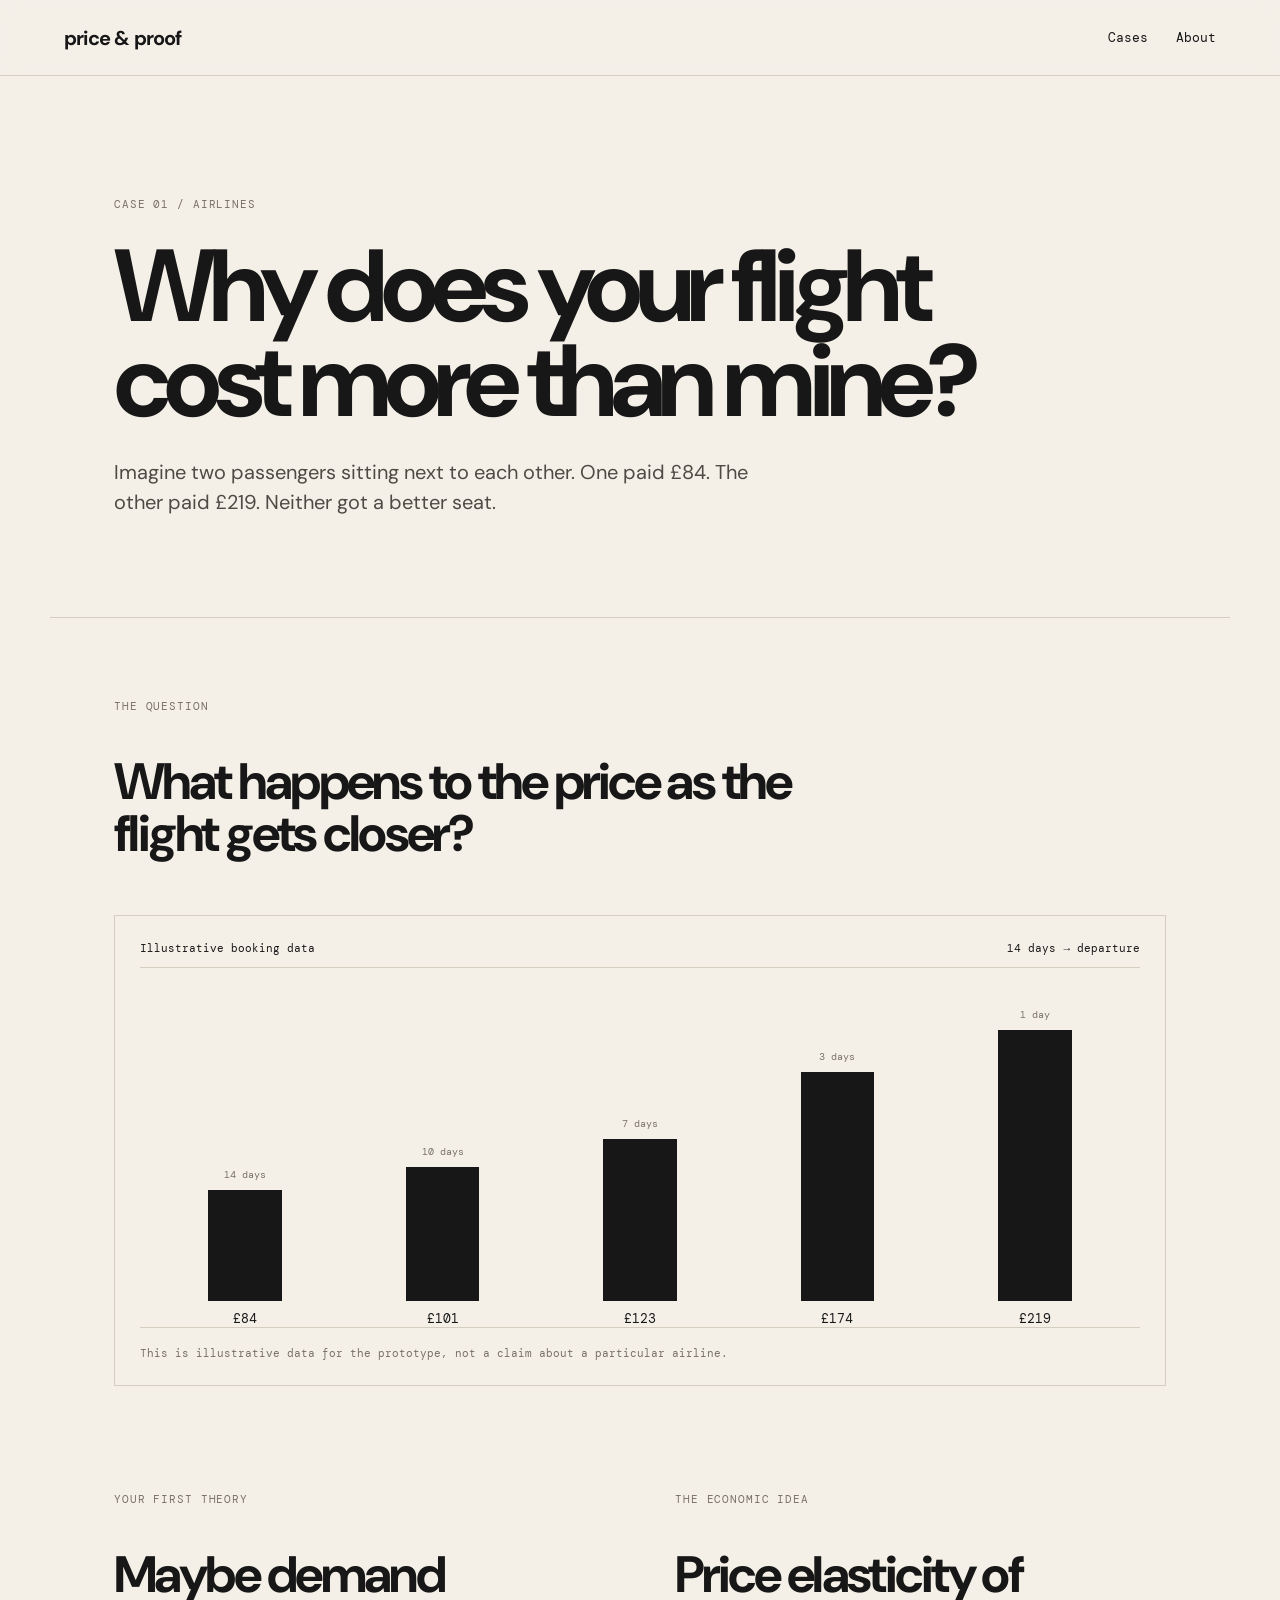
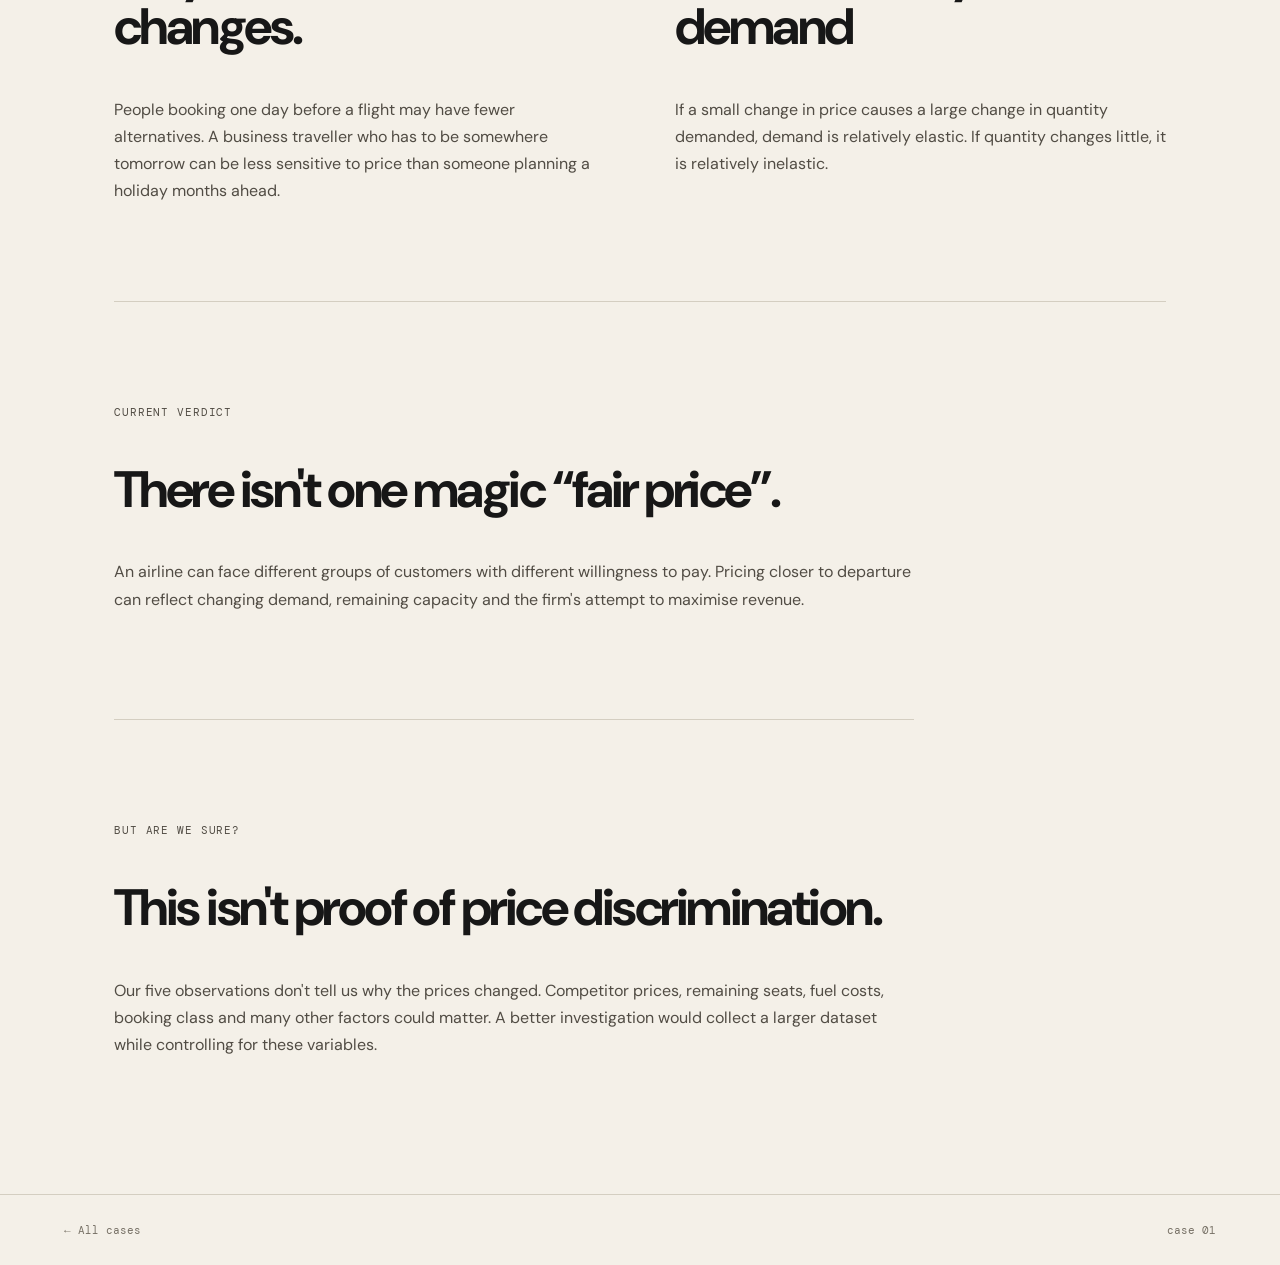
==== case-01.html @ cdd9c15e "Add files via upload" ====
<!doctype html>
<html lang="en">
<head>
<meta charset="utf-8"><meta name="viewport" content="width=device-width,initial-scale=1">
<title>Case 01 — Price & Proof</title><link rel="stylesheet" href="style.css">
</head>
<body>
<header class="top"><a class="brand" href="index.html">price & proof</a><nav><a href="index.html#cases">Cases</a><a href="index.html#about">About</a></nav></header>
<main>
<section class="case-hero">
<p class="eyebrow">CASE 01 / AIRLINES</p>
<h1>Why does your flight cost more than mine?</h1>
<p class="intro">Imagine two passengers sitting next to each other. One paid £84. The other paid £219. Neither got a better seat.</p>
</section>

<section class="investigation">
<div class="question"><p class="eyebrow">THE QUESTION</p><h2>What happens to the price as the flight gets closer?</h2></div>
<div class="chart-card">
  <div class="chart-head"><span>Illustrative booking data</span><span>14 days → departure</span></div>
  <div class="bars">
    <div><span>14 days</span><i style="height:35%"></i><b>£84</b></div>
    <div><span>10 days</span><i style="height:42%"></i><b>£101</b></div>
    <div><span>7 days</span><i style="height:51%"></i><b>£123</b></div>
    <div><span>3 days</span><i style="height:72%"></i><b>£174</b></div>
    <div><span>1 day</span><i style="height:91%"></i><b>£219</b></div>
  </div>
  <p class="note">This is illustrative data for the prototype, not a claim about a particular airline.</p>
</div>

<div class="split">
<section><p class="eyebrow">YOUR FIRST THEORY</p><h2>Maybe demand changes.</h2><p>People booking one day before a flight may have fewer alternatives. A business traveller who has to be somewhere tomorrow can be less sensitive to price than someone planning a holiday months ahead.</p></section>
<section><p class="eyebrow">THE ECONOMIC IDEA</p><h2>Price elasticity of demand</h2><p>If a small change in price causes a large change in quantity demanded, demand is relatively elastic. If quantity changes little, it is relatively inelastic.</p></section>
</div>

<div class="verdict"><p class="eyebrow">CURRENT VERDICT</p><h2>There isn't one magic “fair price”.</h2><p>An airline can face different groups of customers with different willingness to pay. Pricing closer to departure can reflect changing demand, remaining capacity and the firm's attempt to maximise revenue.</p></div>

<div class="limits"><p class="eyebrow">BUT ARE WE SURE?</p><h2>This isn't proof of price discrimination.</h2><p>Our five observations don't tell us why the prices changed. Competitor prices, remaining seats, fuel costs, booking class and many other factors could matter. A better investigation would collect a larger dataset while controlling for these variables.</p></div>
</section>
</main>
<footer><span><a href="index.html">← All cases</a></span><span>case 01</span></footer>
</body>
</html>
---- style.css ----
@import url('https://fonts.googleapis.com/css2?family=DM+Mono:wght@400;500&family=DM+Sans:wght@400;500;600;700&display=swap');
:root{--ink:#171717;--paper:#f4f0e8;--muted:#777166;--line:#d4cec1;--accent:#d95b35}
*{box-sizing:border-box}html{scroll-behavior:smooth}body{margin:0;background:var(--paper);color:var(--ink);font-family:"DM Sans",Arial,sans-serif}a{color:inherit;text-decoration:none}.top{height:76px;border-bottom:1px solid var(--line);display:flex;align-items:center;justify-content:space-between;padding:0 5vw;position:sticky;top:0;background:rgba(244,240,232,.94);backdrop-filter:blur(10px);z-index:5}.brand{font-weight:700;letter-spacing:-.04em;font-size:20px}.top nav{display:flex;gap:28px;font:13px "DM Mono",monospace}.top nav a:hover,.text-link:hover{color:var(--accent)}main{max-width:1180px;margin:auto}.hero{padding:130px 5vw 145px;border-bottom:1px solid var(--line)}.eyebrow{font:11px "DM Mono",monospace;letter-spacing:.08em;text-transform:uppercase;color:var(--muted)}h1{font-size:clamp(48px,8vw,104px);line-height:.93;letter-spacing:-.065em;max-width:1000px;margin:28px 0}.intro{font-size:20px;line-height:1.5;max-width:650px;color:#4f4a43}.button{display:inline-block;margin-top:26px;border:1px solid var(--ink);padding:13px 17px;font-weight:600}.button:hover{background:var(--ink);color:var(--paper)}.cases{padding:85px 5vw}.section-head,.chart-head{display:flex;justify-content:space-between;align-items:center;border-bottom:1px solid var(--line);padding-bottom:12px;font:11px "DM Mono",monospace}.case{padding:42px 0;border-bottom:1px solid var(--line)}.featured{display:grid;grid-template-columns:100px 1fr;gap:20px}.case-number{font:13px "DM Mono",monospace;color:var(--accent)}.tag{font:11px "DM Mono",monospace;color:var(--muted);letter-spacing:.08em}.case h2{font-size:clamp(28px,4vw,48px);letter-spacing:-.045em;margin:12px 0}.case p{max-width:650px;line-height:1.65;color:#514c44}.text-link{display:inline-block;margin-top:14px;font-weight:700}.grid{display:grid;grid-template-columns:1fr 1fr;gap:40px}.soon{font:11px "DM Mono",monospace;color:var(--muted)}.about{border-top:1px solid var(--line);padding:100px 5vw 130px}.about h2{font-size:clamp(34px,5vw,64px);max-width:800px;letter-spacing:-.05em}.about p:last-child{max-width:650px;line-height:1.7;color:#514c44}.case-hero{padding:110px 5vw 80px;border-bottom:1px solid var(--line)}.case-hero h1{max-width:900px}.investigation{padding:70px 5vw}.question{max-width:700px;margin-bottom:55px}.question h2,.split h2,.verdict h2,.limits h2{font-size:clamp(30px,4vw,52px);letter-spacing:-.05em;line-height:1.02}.chart-card{border:1px solid var(--line);padding:25px;margin-bottom:70px}.bars{height:360px;display:flex;align-items:end;gap:5vw;padding:40px 3vw 0;border-bottom:1px solid var(--line)}.bars div{height:100%;flex:1;display:flex;flex-direction:column;justify-content:end;align-items:center;gap:9px}.bars i{display:block;width:55%;background:var(--ink);min-height:25px}.bars b{font:13px "DM Mono",monospace}.bars span{font:10px "DM Mono",monospace;color:var(--muted)}.note{font:11px "DM Mono",monospace;color:var(--muted);margin:18px 0 0}.split{display:grid;grid-template-columns:1fr 1fr;gap:70px;padding:25px 0 80px;border-bottom:1px solid var(--line)}.split p:not(.eyebrow),.verdict p,.limits p{line-height:1.7;color:#514c44}.verdict{padding:90px 0;border-bottom:1px solid var(--line);max-width:800px}.limits{padding:90px 0 50px;max-width:800px}footer{border-top:1px solid var(--line);padding:28px 5vw;display:flex;justify-content:space-between;font:11px "DM Mono",monospace;color:var(--muted)}@media(max-width:700px){.grid,.split{grid-template-columns:1fr}.featured{grid-template-columns:45px 1fr}.bars{gap:12px}.top nav{gap:14px}.hero{padding-top:90px}.bars i{width:70%}}
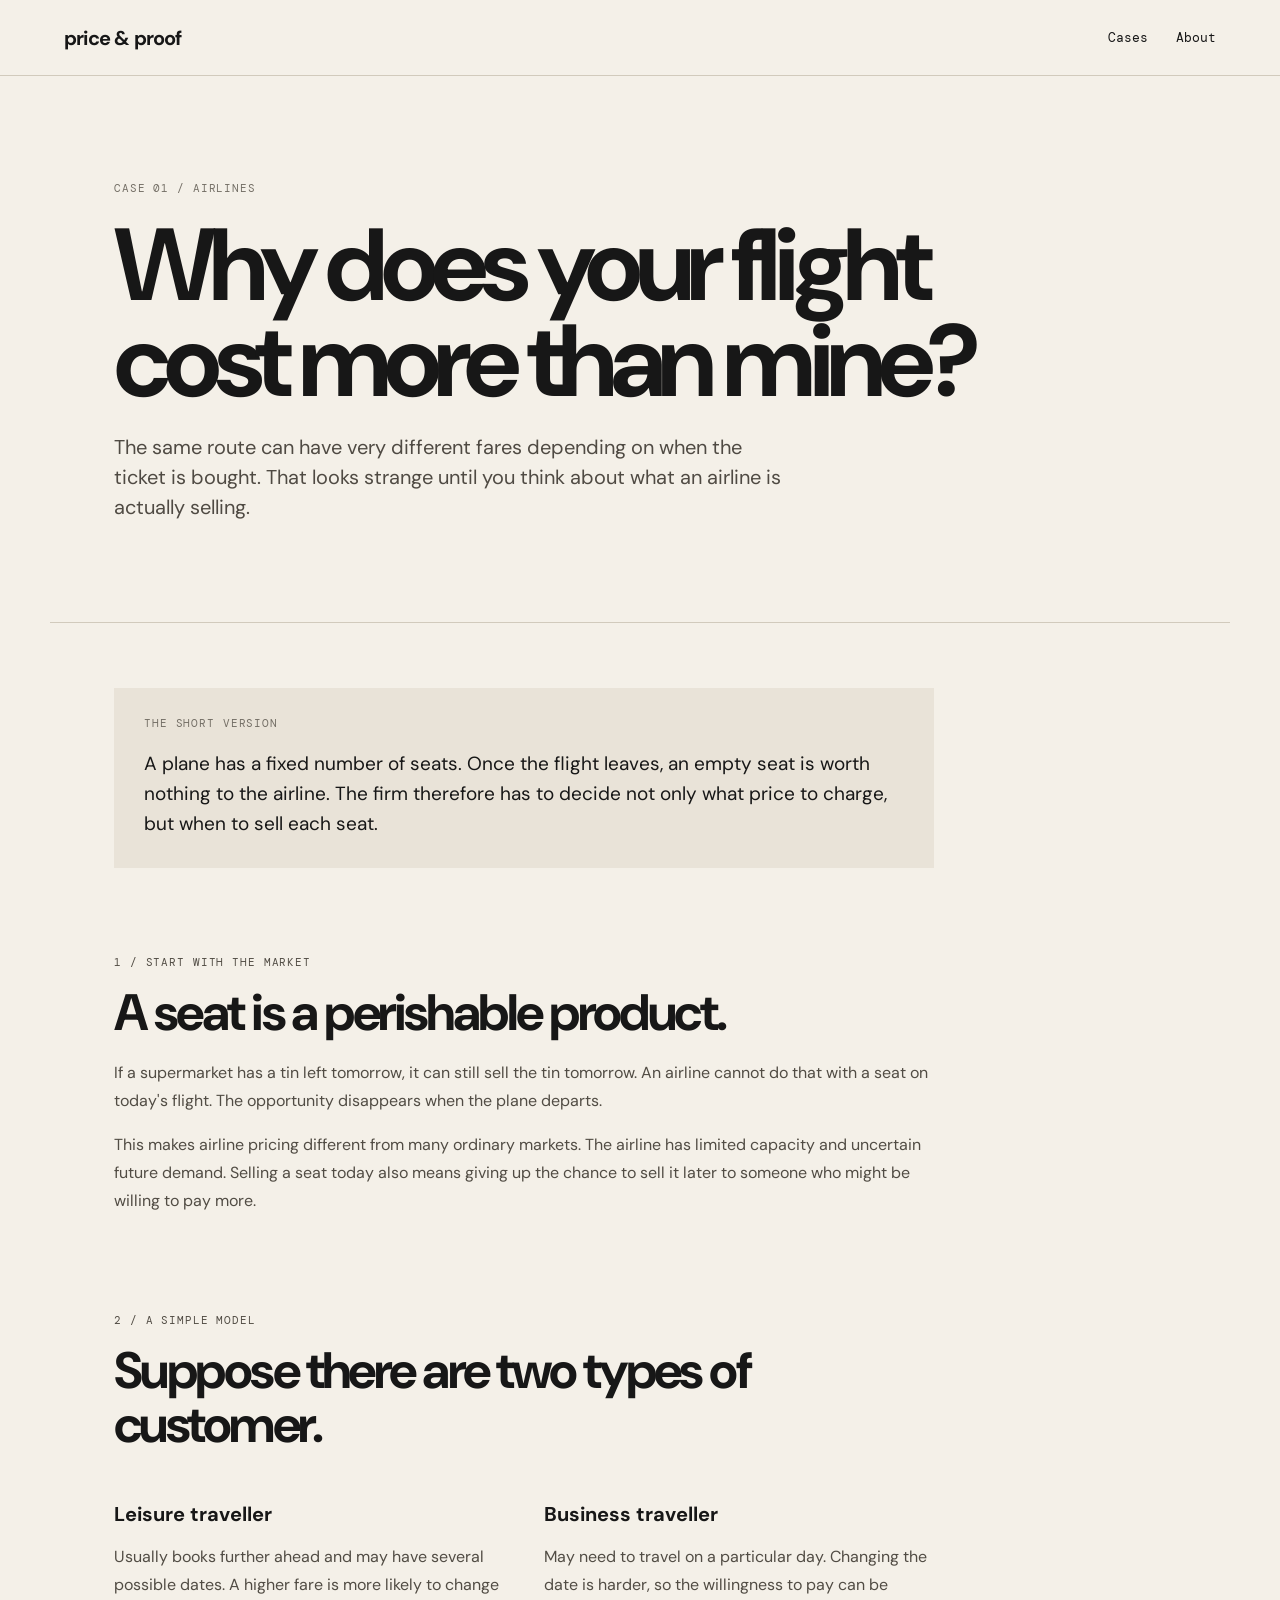
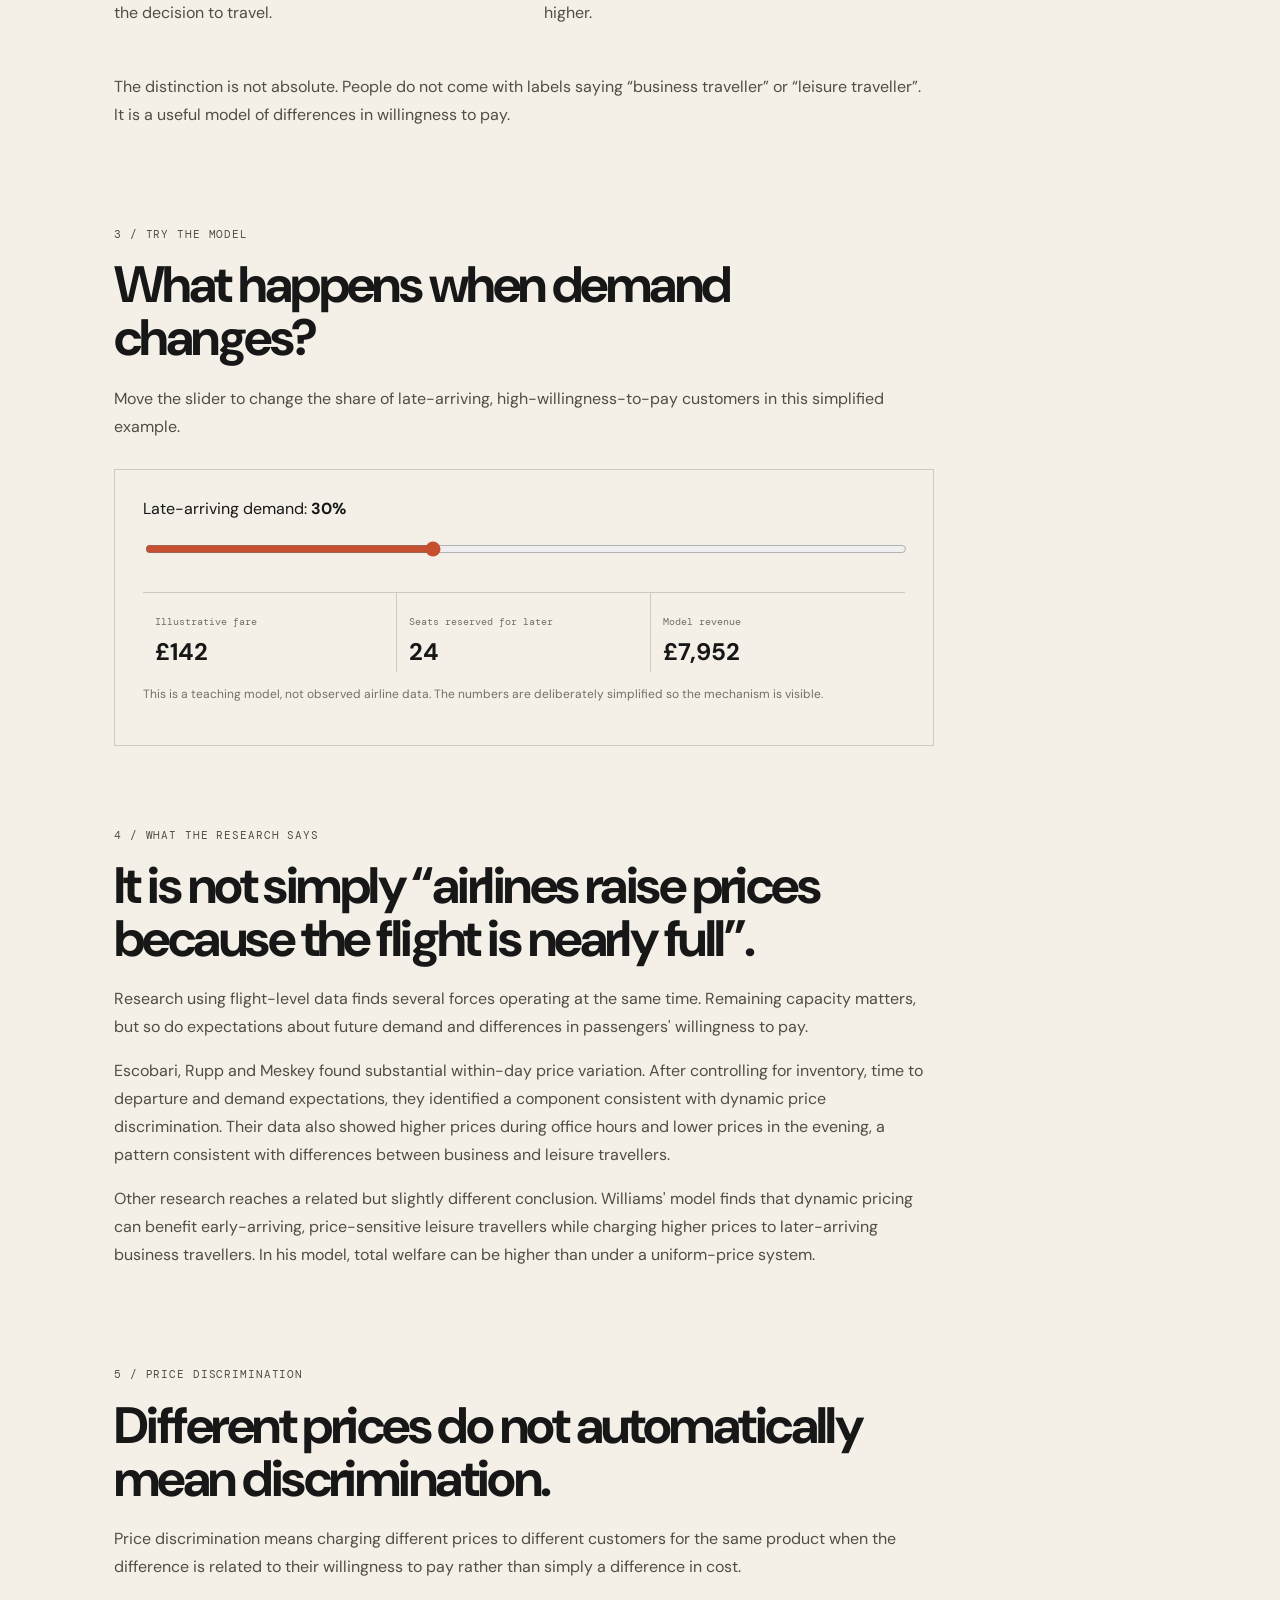
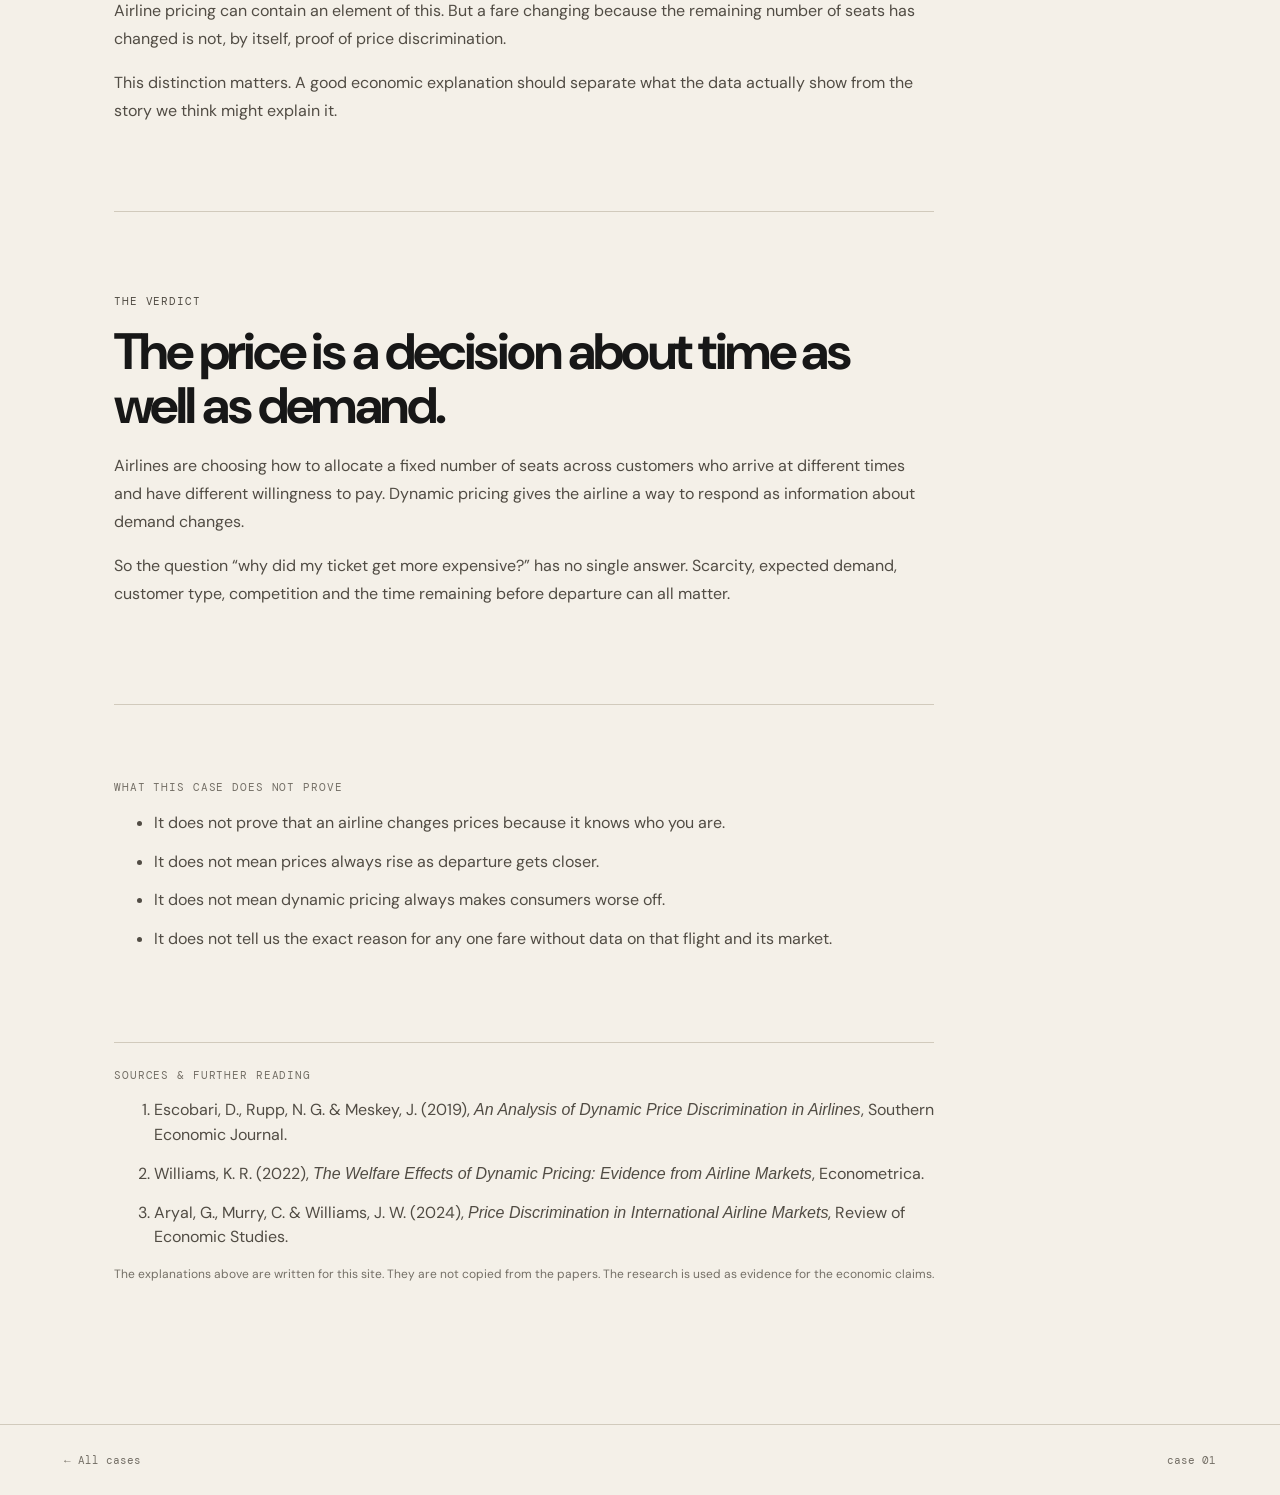
==== commit b6ba0835: "Add files via upload" ====
--- a/case-01.html
+++ b/case-01.html
@@ -1,42 +1,135 @@
 <!doctype html>
 <html lang="en">
 <head>
-<meta charset="utf-8"><meta name="viewport" content="width=device-width,initial-scale=1">
-<title>Case 01 — Price & Proof</title><link rel="stylesheet" href="style.css">
+<meta charset="utf-8">
+<meta name="viewport" content="width=device-width,initial-scale=1">
+<title>Case 01 — Price &amp; Proof</title>
+<link rel="stylesheet" href="style.css">
 </head>
 <body>
-<header class="top"><a class="brand" href="index.html">price & proof</a><nav><a href="index.html#cases">Cases</a><a href="index.html#about">About</a></nav></header>
+<header class="top">
+  <a class="brand" href="index.html">price &amp; proof</a>
+  <nav><a href="index.html#cases">Cases</a><a href="index.html#about">About</a></nav>
+</header>
+
 <main>
 <section class="case-hero">
-<p class="eyebrow">CASE 01 / AIRLINES</p>
-<h1>Why does your flight cost more than mine?</h1>
-<p class="intro">Imagine two passengers sitting next to each other. One paid £84. The other paid £219. Neither got a better seat.</p>
+  <p class="eyebrow">CASE 01 / AIRLINES</p>
+  <h1>Why does your flight cost more than mine?</h1>
+  <p class="intro">The same route can have very different fares depending on when the ticket is bought. That looks strange until you think about what an airline is actually selling.</p>
 </section>
 
 <section class="investigation">
-<div class="question"><p class="eyebrow">THE QUESTION</p><h2>What happens to the price as the flight gets closer?</h2></div>
-<div class="chart-card">
-  <div class="chart-head"><span>Illustrative booking data</span><span>14 days → departure</span></div>
-  <div class="bars">
-    <div><span>14 days</span><i style="height:35%"></i><b>£84</b></div>
-    <div><span>10 days</span><i style="height:42%"></i><b>£101</b></div>
-    <div><span>7 days</span><i style="height:51%"></i><b>£123</b></div>
-    <div><span>3 days</span><i style="height:72%"></i><b>£174</b></div>
-    <div><span>1 day</span><i style="height:91%"></i><b>£219</b></div>
-  </div>
-  <p class="note">This is illustrative data for the prototype, not a claim about a particular airline.</p>
+
+<div class="box">
+  <p class="eyebrow">THE SHORT VERSION</p>
+  <p>A plane has a fixed number of seats. Once the flight leaves, an empty seat is worth nothing to the airline. The firm therefore has to decide not only what price to charge, but when to sell each seat.</p>
 </div>
 
-<div class="split">
-<section><p class="eyebrow">YOUR FIRST THEORY</p><h2>Maybe demand changes.</h2><p>People booking one day before a flight may have fewer alternatives. A business traveller who has to be somewhere tomorrow can be less sensitive to price than someone planning a holiday months ahead.</p></section>
-<section><p class="eyebrow">THE ECONOMIC IDEA</p><h2>Price elasticity of demand</h2><p>If a small change in price causes a large change in quantity demanded, demand is relatively elastic. If quantity changes little, it is relatively inelastic.</p></section>
-</div>
+<section class="content">
+  <p class="eyebrow">1 / START WITH THE MARKET</p>
+  <h2>A seat is a perishable product.</h2>
+  <p>If a supermarket has a tin left tomorrow, it can still sell the tin tomorrow. An airline cannot do that with a seat on today's flight. The opportunity disappears when the plane departs.</p>
+  <p>This makes airline pricing different from many ordinary markets. The airline has limited capacity and uncertain future demand. Selling a seat today also means giving up the chance to sell it later to someone who might be willing to pay more.</p>
+</section>
 
-<div class="verdict"><p class="eyebrow">CURRENT VERDICT</p><h2>There isn't one magic “fair price”.</h2><p>An airline can face different groups of customers with different willingness to pay. Pricing closer to departure can reflect changing demand, remaining capacity and the firm's attempt to maximise revenue.</p></div>
+<section class="content">
+  <p class="eyebrow">2 / A SIMPLE MODEL</p>
+  <h2>Suppose there are two types of customer.</h2>
+  <div class="twocol">
+    <div>
+      <h3>Leisure traveller</h3>
+      <p>Usually books further ahead and may have several possible dates. A higher fare is more likely to change the decision to travel.</p>
+    </div>
+    <div>
+      <h3>Business traveller</h3>
+      <p>May need to travel on a particular day. Changing the date is harder, so the willingness to pay can be higher.</p>
+    </div>
+  </div>
+  <p>The distinction is not absolute. People do not come with labels saying “business traveller” or “leisure traveller”. It is a useful model of differences in willingness to pay.</p>
+</section>
 
-<div class="limits"><p class="eyebrow">BUT ARE WE SURE?</p><h2>This isn't proof of price discrimination.</h2><p>Our five observations don't tell us why the prices changed. Competitor prices, remaining seats, fuel costs, booking class and many other factors could matter. A better investigation would collect a larger dataset while controlling for these variables.</p></div>
+<section class="content">
+  <p class="eyebrow">3 / TRY THE MODEL</p>
+  <h2>What happens when demand changes?</h2>
+  <p>Move the slider to change the share of late-arriving, high-willingness-to-pay customers in this simplified example.</p>
+
+  <div class="interactive">
+    <label for="demand">Late-arriving demand: <strong><span id="demandValue">30</span>%</strong></label>
+    <input id="demand" type="range" min="0" max="80" value="30">
+    <div class="results">
+      <div><span>Illustrative fare</span><strong id="fare">£142</strong></div>
+      <div><span>Seats reserved for later</span><strong id="reserved">24</strong></div>
+      <div><span>Model revenue</span><strong id="revenue">£11,360</strong></div>
+    </div>
+    <p class="small">This is a teaching model, not observed airline data. The numbers are deliberately simplified so the mechanism is visible.</p>
+  </div>
+</section>
+
+<section class="content">
+  <p class="eyebrow">4 / WHAT THE RESEARCH SAYS</p>
+  <h2>It is not simply “airlines raise prices because the flight is nearly full”.</h2>
+  <p>Research using flight-level data finds several forces operating at the same time. Remaining capacity matters, but so do expectations about future demand and differences in passengers' willingness to pay.</p>
+  <p>Escobari, Rupp and Meskey found substantial within-day price variation. After controlling for inventory, time to departure and demand expectations, they identified a component consistent with dynamic price discrimination. Their data also showed higher prices during office hours and lower prices in the evening, a pattern consistent with differences between business and leisure travellers.</p>
+  <p>Other research reaches a related but slightly different conclusion. Williams' model finds that dynamic pricing can benefit early-arriving, price-sensitive leisure travellers while charging higher prices to later-arriving business travellers. In his model, total welfare can be higher than under a uniform-price system.</p>
+</section>
+
+<section class="content">
+  <p class="eyebrow">5 / PRICE DISCRIMINATION</p>
+  <h2>Different prices do not automatically mean discrimination.</h2>
+  <p>Price discrimination means charging different prices to different customers for the same product when the difference is related to their willingness to pay rather than simply a difference in cost.</p>
+  <p>Airline pricing can contain an element of this. But a fare changing because the remaining number of seats has changed is not, by itself, proof of price discrimination.</p>
+  <p>This distinction matters. A good economic explanation should separate what the data actually show from the story we think might explain it.</p>
+</section>
+
+<section class="verdict">
+  <p class="eyebrow">THE VERDICT</p>
+  <h2>The price is a decision about time as well as demand.</h2>
+  <p>Airlines are choosing how to allocate a fixed number of seats across customers who arrive at different times and have different willingness to pay. Dynamic pricing gives the airline a way to respond as information about demand changes.</p>
+  <p>So the question “why did my ticket get more expensive?” has no single answer. Scarcity, expected demand, customer type, competition and the time remaining before departure can all matter.</p>
+</section>
+
+<section class="limits">
+  <p class="eyebrow">WHAT THIS CASE DOES NOT PROVE</p>
+  <ul>
+    <li>It does not prove that an airline changes prices because it knows who you are.</li>
+    <li>It does not mean prices always rise as departure gets closer.</li>
+    <li>It does not mean dynamic pricing always makes consumers worse off.</li>
+    <li>It does not tell us the exact reason for any one fare without data on that flight and its market.</li>
+  </ul>
+</section>
+
+<section class="sources">
+  <p class="eyebrow">SOURCES &amp; FURTHER READING</p>
+  <ol>
+    <li>Escobari, D., Rupp, N. G. &amp; Meskey, J. (2019), <em>An Analysis of Dynamic Price Discrimination in Airlines</em>, Southern Economic Journal.</li>
+    <li>Williams, K. R. (2022), <em>The Welfare Effects of Dynamic Pricing: Evidence from Airline Markets</em>, Econometrica.</li>
+    <li>Aryal, G., Murry, C. &amp; Williams, J. W. (2024), <em>Price Discrimination in International Airline Markets</em>, Review of Economic Studies.</li>
+  </ol>
+  <p class="small">The explanations above are written for this site. They are not copied from the papers. The research is used as evidence for the economic claims.</p>
+</section>
 </section>
 </main>
+
 <footer><span><a href="index.html">← All cases</a></span><span>case 01</span></footer>
+
+<script>
+const slider=document.getElementById('demand');
+const dv=document.getElementById('demandValue');
+const fare=document.getElementById('fare');
+const reserved=document.getElementById('reserved');
+const revenue=document.getElementById('revenue');
+function update(){
+ const x=Number(slider.value);
+ const f=Math.round(95+x*1.55);
+ const r=Math.round(10+x*.47);
+ const rev=f*(80-r);
+ dv.textContent=x;
+ fare.textContent='£'+f;
+ reserved.textContent=r;
+ revenue.textContent='£'+rev.toLocaleString();
+}
+slider.addEventListener('input',update); update();
+</script>
 </body>
 </html>
--- a/style.css
+++ b/style.css
@@ -1,3 +1,3 @@
 @import url('https://fonts.googleapis.com/css2?family=DM+Mono:wght@400;500&family=DM+Sans:wght@400;500;600;700&display=swap');
-:root{--ink:#171717;--paper:#f4f0e8;--muted:#777166;--line:#d4cec1;--accent:#d95b35}
-*{box-sizing:border-box}html{scroll-behavior:smooth}body{margin:0;background:var(--paper);color:var(--ink);font-family:"DM Sans",Arial,sans-serif}a{color:inherit;text-decoration:none}.top{height:76px;border-bottom:1px solid var(--line);display:flex;align-items:center;justify-content:space-between;padding:0 5vw;position:sticky;top:0;background:rgba(244,240,232,.94);backdrop-filter:blur(10px);z-index:5}.brand{font-weight:700;letter-spacing:-.04em;font-size:20px}.top nav{display:flex;gap:28px;font:13px "DM Mono",monospace}.top nav a:hover,.text-link:hover{color:var(--accent)}main{max-width:1180px;margin:auto}.hero{padding:130px 5vw 145px;border-bottom:1px solid var(--line)}.eyebrow{font:11px "DM Mono",monospace;letter-spacing:.08em;text-transform:uppercase;color:var(--muted)}h1{font-size:clamp(48px,8vw,104px);line-height:.93;letter-spacing:-.065em;max-width:1000px;margin:28px 0}.intro{font-size:20px;line-height:1.5;max-width:650px;color:#4f4a43}.button{display:inline-block;margin-top:26px;border:1px solid var(--ink);padding:13px 17px;font-weight:600}.button:hover{background:var(--ink);color:var(--paper)}.cases{padding:85px 5vw}.section-head,.chart-head{display:flex;justify-content:space-between;align-items:center;border-bottom:1px solid var(--line);padding-bottom:12px;font:11px "DM Mono",monospace}.case{padding:42px 0;border-bottom:1px solid var(--line)}.featured{display:grid;grid-template-columns:100px 1fr;gap:20px}.case-number{font:13px "DM Mono",monospace;color:var(--accent)}.tag{font:11px "DM Mono",monospace;color:var(--muted);letter-spacing:.08em}.case h2{font-size:clamp(28px,4vw,48px);letter-spacing:-.045em;margin:12px 0}.case p{max-width:650px;line-height:1.65;color:#514c44}.text-link{display:inline-block;margin-top:14px;font-weight:700}.grid{display:grid;grid-template-columns:1fr 1fr;gap:40px}.soon{font:11px "DM Mono",monospace;color:var(--muted)}.about{border-top:1px solid var(--line);padding:100px 5vw 130px}.about h2{font-size:clamp(34px,5vw,64px);max-width:800px;letter-spacing:-.05em}.about p:last-child{max-width:650px;line-height:1.7;color:#514c44}.case-hero{padding:110px 5vw 80px;border-bottom:1px solid var(--line)}.case-hero h1{max-width:900px}.investigation{padding:70px 5vw}.question{max-width:700px;margin-bottom:55px}.question h2,.split h2,.verdict h2,.limits h2{font-size:clamp(30px,4vw,52px);letter-spacing:-.05em;line-height:1.02}.chart-card{border:1px solid var(--line);padding:25px;margin-bottom:70px}.bars{height:360px;display:flex;align-items:end;gap:5vw;padding:40px 3vw 0;border-bottom:1px solid var(--line)}.bars div{height:100%;flex:1;display:flex;flex-direction:column;justify-content:end;align-items:center;gap:9px}.bars i{display:block;width:55%;background:var(--ink);min-height:25px}.bars b{font:13px "DM Mono",monospace}.bars span{font:10px "DM Mono",monospace;color:var(--muted)}.note{font:11px "DM Mono",monospace;color:var(--muted);margin:18px 0 0}.split{display:grid;grid-template-columns:1fr 1fr;gap:70px;padding:25px 0 80px;border-bottom:1px solid var(--line)}.split p:not(.eyebrow),.verdict p,.limits p{line-height:1.7;color:#514c44}.verdict{padding:90px 0;border-bottom:1px solid var(--line);max-width:800px}.limits{padding:90px 0 50px;max-width:800px}footer{border-top:1px solid var(--line);padding:28px 5vw;display:flex;justify-content:space-between;font:11px "DM Mono",monospace;color:var(--muted)}@media(max-width:700px){.grid,.split{grid-template-columns:1fr}.featured{grid-template-columns:45px 1fr}.bars{gap:12px}.top nav{gap:14px}.hero{padding-top:90px}.bars i{width:70%}}
+:root{--ink:#171717;--paper:#f4f0e8;--muted:#746f66;--line:#d1cabc;--accent:#c64f2f;--soft:#e9e3d8}
+*{box-sizing:border-box}html{scroll-behavior:smooth}body{margin:0;background:var(--paper);color:var(--ink);font-family:"DM Sans",Arial,sans-serif}a{color:inherit;text-decoration:none}.top{height:76px;border-bottom:1px solid var(--line);display:flex;align-items:center;justify-content:space-between;padding:0 5vw;position:sticky;top:0;background:rgba(244,240,232,.95);backdrop-filter:blur(8px);z-index:5}.brand{font-weight:700;letter-spacing:-.04em;font-size:20px}.top nav{display:flex;gap:28px;font:13px "DM Mono",monospace}.top nav a:hover,.text-link:hover{color:var(--accent)}main{max-width:1180px;margin:auto}.hero{padding:125px 5vw 135px;border-bottom:1px solid var(--line)}.eyebrow{font:11px "DM Mono",monospace;letter-spacing:.08em;text-transform:uppercase;color:var(--muted);margin:0 0 14px}h1{font-size:clamp(48px,8vw,104px);line-height:.94;letter-spacing:-.065em;max-width:1000px;margin:22px 0}.intro{font-size:20px;line-height:1.5;max-width:670px;color:#4f4a43}.button{display:inline-block;margin-top:24px;border:1px solid var(--ink);padding:13px 17px;font-weight:600}.button:hover{background:var(--ink);color:var(--paper)}.cases{padding:85px 5vw}.section-head,.chart-head{display:flex;justify-content:space-between;border-bottom:1px solid var(--line);padding-bottom:12px;font:11px "DM Mono",monospace}.case{padding:42px 0;border-bottom:1px solid var(--line)}.featured{display:grid;grid-template-columns:70px 1fr;gap:20px}.case-number{font:13px "DM Mono",monospace;color:var(--accent)}.tag{font:11px "DM Mono",monospace;color:var(--muted);letter-spacing:.08em}.case h2{font-size:clamp(28px,4vw,48px);letter-spacing:-.045em;margin:10px 0}.case p{max-width:680px;line-height:1.65;color:#514c44}.text-link{display:inline-block;margin-top:12px;font-weight:700}.grid{display:grid;grid-template-columns:1fr 1fr;gap:40px}.soon{font:11px "DM Mono",monospace;color:var(--muted)}.about{border-top:1px solid var(--line);padding:95px 5vw 125px}.about h2{font-size:clamp(34px,5vw,64px);max-width:800px;letter-spacing:-.05em}.about p:last-child{max-width:680px;line-height:1.7;color:#514c44}.case-hero{padding:105px 5vw 80px;border-bottom:1px solid var(--line)}.case-hero h1{max-width:920px}.investigation{padding:65px 5vw}.box{max-width:820px;background:var(--soft);padding:28px 30px;margin-bottom:75px}.box p:last-child{font-size:19px;line-height:1.6;margin-bottom:0}.content{max-width:820px;padding:10px 0 70px}.content h2,.verdict h2,.limits h2{font-size:clamp(30px,4vw,52px);letter-spacing:-.05em;line-height:1.04;margin:0 0 20px}.content p{line-height:1.75;color:#514c44}.twocol{display:grid;grid-template-columns:1fr 1fr;gap:40px;margin:30px 0}.twocol h3{font-size:20px;margin-bottom:8px}.interactive{border:1px solid var(--line);padding:28px;margin-top:28px}.interactive label{display:block;margin-bottom:20px}.interactive input{width:100%;accent-color:var(--accent)}.results{display:grid;grid-template-columns:repeat(3,1fr);border-top:1px solid var(--line);margin-top:30px}.results div{padding:22px 12px 5px;border-right:1px solid var(--line)}.results div:last-child{border-right:0}.results span{display:block;font:10px "DM Mono",monospace;color:var(--muted);margin-bottom:8px}.results strong{font-size:24px}.small{font-size:12px!important;color:var(--muted)!important}.verdict{max-width:820px;padding:80px 0;border-top:1px solid var(--line);border-bottom:1px solid var(--line)}.verdict p{line-height:1.75;color:#514c44}.limits{max-width:820px;padding:75px 0}.limits li{margin:13px 0;line-height:1.6;color:#514c44}.sources{max-width:820px;padding:25px 0 65px;border-top:1px solid var(--line)}.sources li{margin:14px 0;line-height:1.55;color:#514c44}.sources a{text-decoration:underline}footer{border-top:1px solid var(--line);padding:28px 5vw;display:flex;justify-content:space-between;font:11px "DM Mono",monospace;color:var(--muted)}@media(max-width:700px){.grid,.twocol,.results{grid-template-columns:1fr}.featured{grid-template-columns:45px 1fr}.results div{border-right:0;border-bottom:1px solid var(--line)}.top nav{gap:14px}.hero{padding-top:90px}}
